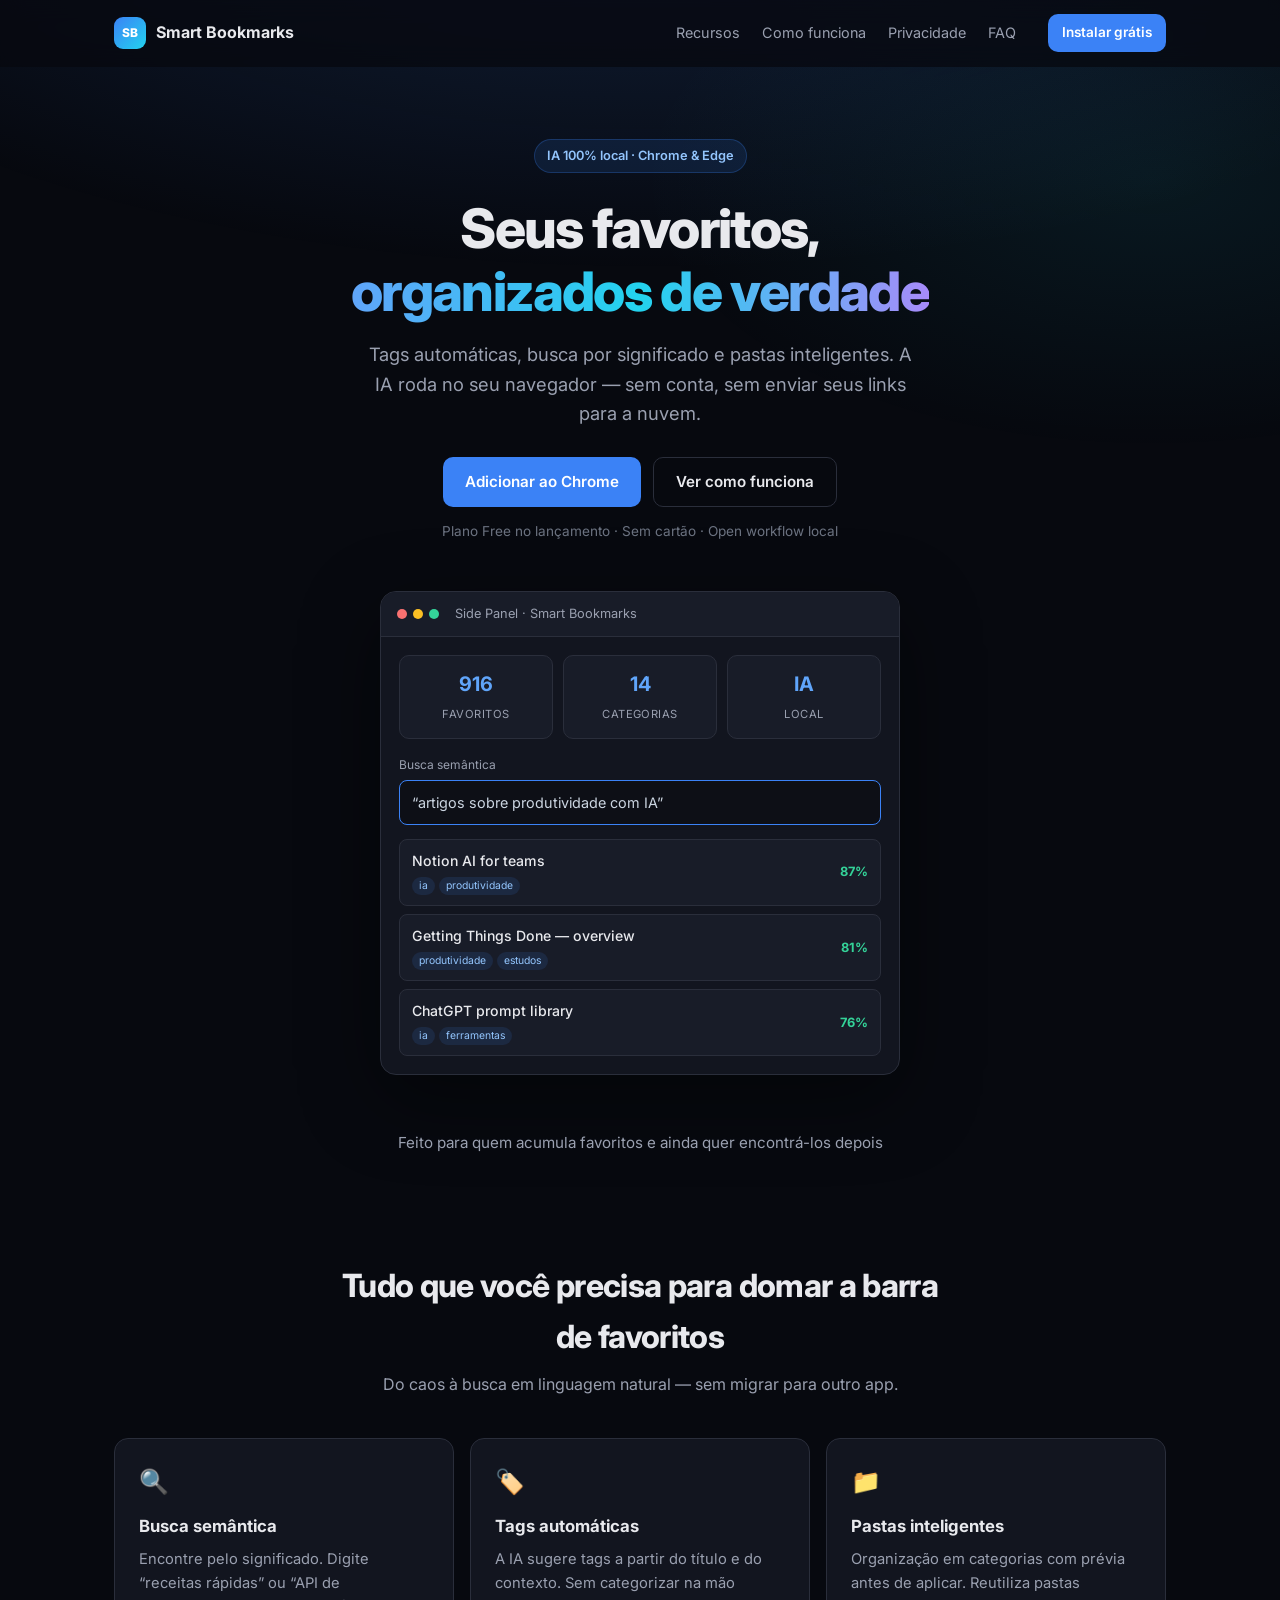
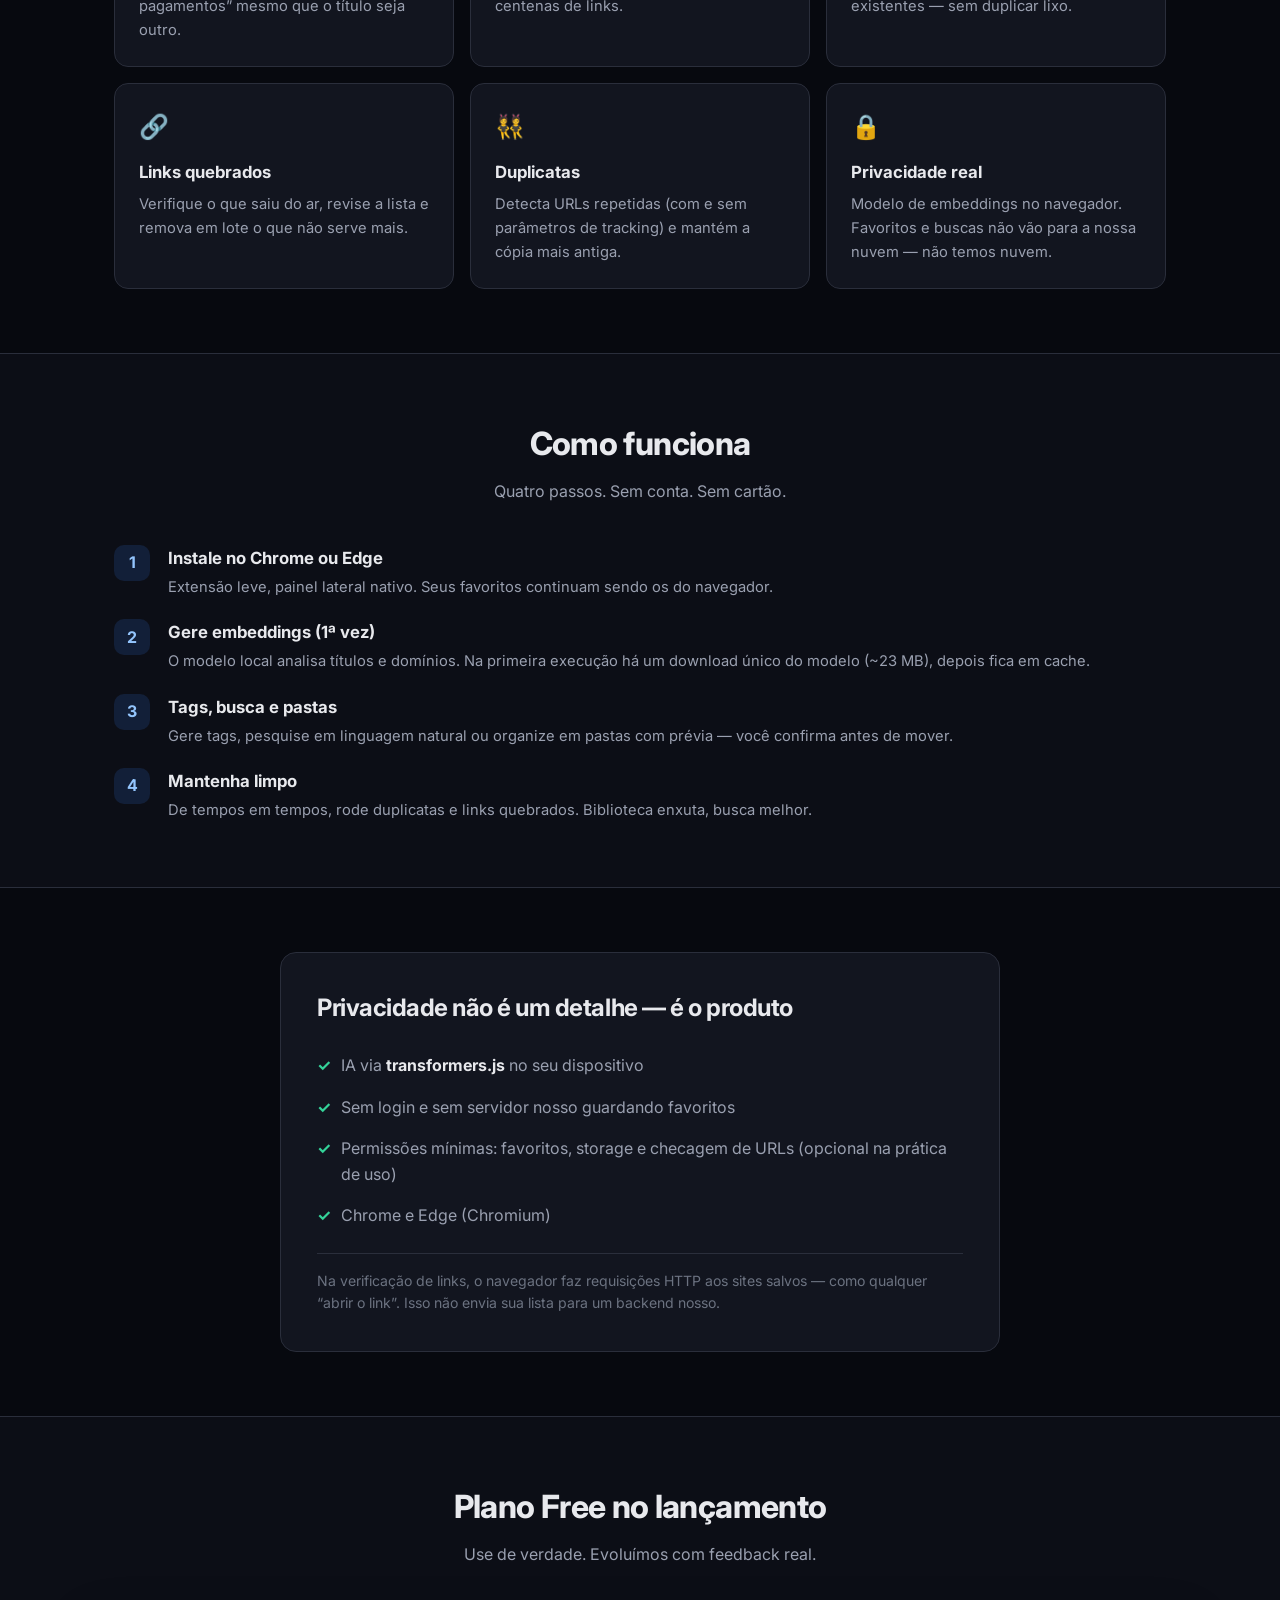
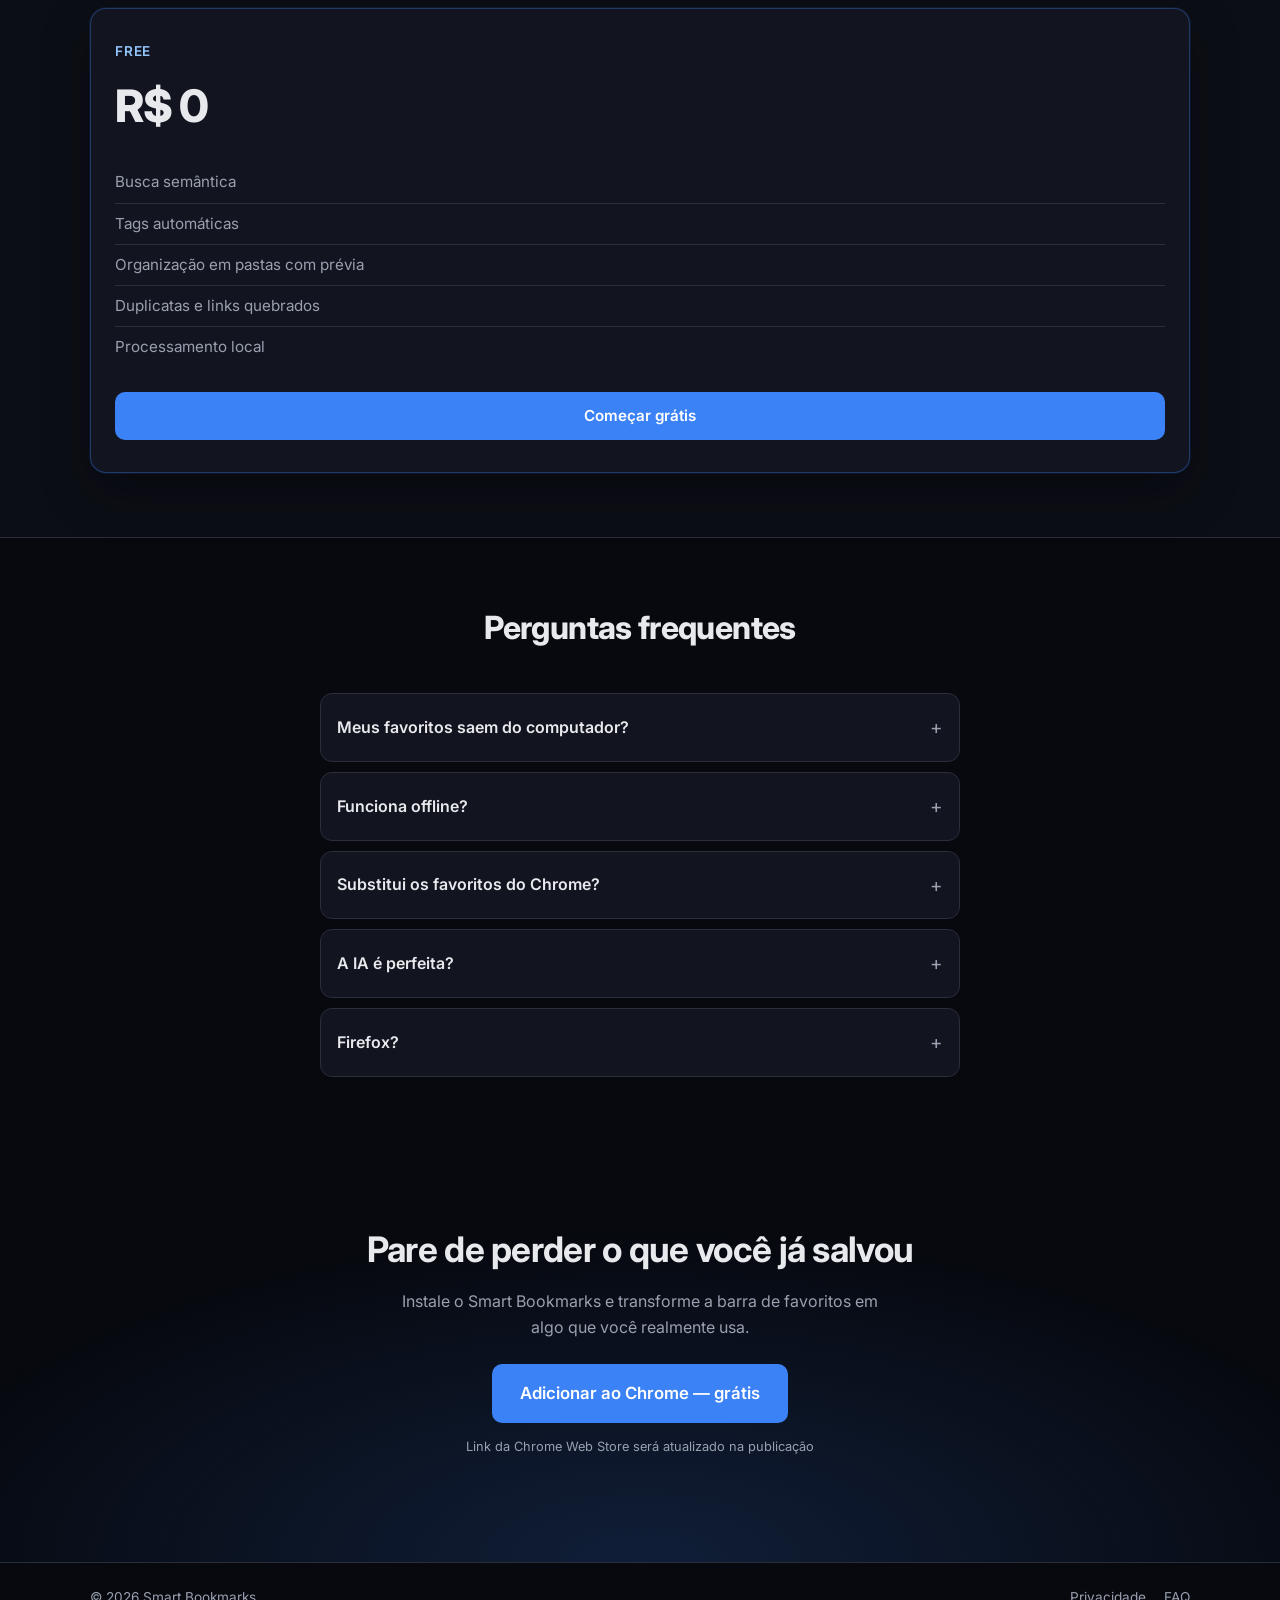
==== index.html @ 008dccae "Add files via upload" ====
<!DOCTYPE html>
<html lang="pt-BR">
<head>
  <meta charset="UTF-8" />
  <meta name="viewport" content="width=device-width, initial-scale=1.0" />
  <title>Smart Bookmarks — Organize favoritos com IA local</title>
  <meta name="description" content="Tags automáticas, busca semântica e organização em pastas. IA roda no seu Chrome — seus favoritos não saem do navegador." />
  <meta property="og:title" content="Smart Bookmarks — IA local para favoritos" />
  <meta property="og:description" content="Organize e encontre favoritos com busca semântica, tags automáticas e pastas inteligentes. 100% no seu navegador." />
  <meta property="og:type" content="website" />
  <link rel="preconnect" href="https://fonts.googleapis.com" />
  <link rel="preconnect" href="https://fonts.gstatic.com" crossorigin />
  <link href="https://fonts.googleapis.com/css2?family=Inter:wght@400;500;600;700;800&display=swap" rel="stylesheet" />
  <link rel="stylesheet" href="styles.css" />
</head>
<body>
  <div class="bg-glow"></div>

  <header class="nav">
    <div class="nav-inner">
      <a class="logo" href="#">
        <span class="logo-mark">SB</span>
        <span class="logo-text">Smart Bookmarks</span>
      </a>
      <nav class="nav-links">
        <a href="#recursos">Recursos</a>
        <a href="#como-funciona">Como funciona</a>
        <a href="privacidade.html">Privacidade</a>
        <a href="#faq">FAQ</a>
      </nav>
      <a class="btn btn-primary btn-sm" href="#instalar">Instalar grátis</a>
    </div>
  </header>

  <main>
    <!-- Hero -->
    <section class="hero">
      <div class="badge">IA 100% local · Chrome &amp; Edge</div>
      <h1>
        Seus favoritos,<br />
        <span class="gradient-text">organizados de verdade</span>
      </h1>
      <p class="hero-sub">
        Tags automáticas, busca por significado e pastas inteligentes.
        A IA roda no seu navegador — sem conta, sem enviar seus links para a nuvem.
      </p>
      <div class="hero-cta">
        <a class="btn btn-primary" href="#instalar">Adicionar ao Chrome</a>
        <a class="btn btn-ghost" href="#como-funciona">Ver como funciona</a>
      </div>
      <p class="hero-note">Plano Free no lançamento · Sem cartão · Open workflow local</p>

      <div class="hero-card">
        <div class="hero-card-header">
          <span class="dot red"></span>
          <span class="dot yellow"></span>
          <span class="dot green"></span>
          <span class="hero-card-title">Side Panel · Smart Bookmarks</span>
        </div>
        <div class="hero-card-body">
          <div class="mock-stats">
            <div><strong>916</strong><span>Favoritos</span></div>
            <div><strong>14</strong><span>Categorias</span></div>
            <div><strong>IA</strong><span>Local</span></div>
          </div>
          <div class="mock-search">
            <span class="mock-search-label">Busca semântica</span>
            <div class="mock-search-box">“artigos sobre produtividade com IA”</div>
          </div>
          <div class="mock-results">
            <div class="mock-row">
              <div>
                <div class="mock-title">Notion AI for teams</div>
                <div class="mock-tags"><span>ia</span><span>produtividade</span></div>
              </div>
              <span class="mock-score">87%</span>
            </div>
            <div class="mock-row">
              <div>
                <div class="mock-title">Getting Things Done — overview</div>
                <div class="mock-tags"><span>produtividade</span><span>estudos</span></div>
              </div>
              <span class="mock-score">81%</span>
            </div>
            <div class="mock-row">
              <div>
                <div class="mock-title">ChatGPT prompt library</div>
                <div class="mock-tags"><span>ia</span><span>ferramentas</span></div>
              </div>
              <span class="mock-score">76%</span>
            </div>
          </div>
        </div>
      </div>
    </section>

    <!-- Logos / trust -->
    <section class="trust">
      <p>Feito para quem acumula favoritos e ainda quer encontrá-los depois</p>
    </section>

    <!-- Features -->
    <section id="recursos" class="section">
      <div class="section-head">
        <h2>Tudo que você precisa para domar a barra de favoritos</h2>
        <p>Do caos à busca em linguagem natural — sem migrar para outro app.</p>
      </div>
      <div class="features-grid">
        <article class="feature">
          <div class="feature-icon">🔍</div>
          <h3>Busca semântica</h3>
          <p>Encontre pelo significado. Digite “receitas rápidas” ou “API de pagamentos” mesmo que o título seja outro.</p>
        </article>
        <article class="feature">
          <div class="feature-icon">🏷️</div>
          <h3>Tags automáticas</h3>
          <p>A IA sugere tags a partir do título e do contexto. Sem categorizar na mão centenas de links.</p>
        </article>
        <article class="feature">
          <div class="feature-icon">📁</div>
          <h3>Pastas inteligentes</h3>
          <p>Organização em categorias com prévia antes de aplicar. Reutiliza pastas existentes — sem duplicar lixo.</p>
        </article>
        <article class="feature">
          <div class="feature-icon">🔗</div>
          <h3>Links quebrados</h3>
          <p>Verifique o que saiu do ar, revise a lista e remova em lote o que não serve mais.</p>
        </article>
        <article class="feature">
          <div class="feature-icon">👯</div>
          <h3>Duplicatas</h3>
          <p>Detecta URLs repetidas (com e sem parâmetros de tracking) e mantém a cópia mais antiga.</p>
        </article>
        <article class="feature">
          <div class="feature-icon">🔒</div>
          <h3>Privacidade real</h3>
          <p>Modelo de embeddings no navegador. Favoritos e buscas não vão para a nossa nuvem — não temos nuvem.</p>
        </article>
      </div>
    </section>

    <!-- How it works -->
    <section id="como-funciona" class="section section-alt">
      <div class="section-head">
        <h2>Como funciona</h2>
        <p>Quatro passos. Sem conta. Sem cartão.</p>
      </div>
      <ol class="steps">
        <li>
          <span class="step-num">1</span>
          <div>
            <h3>Instale no Chrome ou Edge</h3>
            <p>Extensão leve, painel lateral nativo. Seus favoritos continuam sendo os do navegador.</p>
          </div>
        </li>
        <li>
          <span class="step-num">2</span>
          <div>
            <h3>Gere embeddings (1ª vez)</h3>
            <p>O modelo local analisa títulos e domínios. Na primeira execução há um download único do modelo (~23&nbsp;MB), depois fica em cache.</p>
          </div>
        </li>
        <li>
          <span class="step-num">3</span>
          <div>
            <h3>Tags, busca e pastas</h3>
            <p>Gere tags, pesquise em linguagem natural ou organize em pastas com prévia — você confirma antes de mover.</p>
          </div>
        </li>
        <li>
          <span class="step-num">4</span>
          <div>
            <h3>Mantenha limpo</h3>
            <p>De tempos em tempos, rode duplicatas e links quebrados. Biblioteca enxuta, busca melhor.</p>
          </div>
        </li>
      </ol>
    </section>

    <!-- Privacy -->
    <section id="privacidade" class="section">
      <div class="privacy-box">
        <h2>Privacidade não é um detalhe — é o produto</h2>
        <ul>
          <li>IA via <strong>transformers.js</strong> no seu dispositivo</li>
          <li>Sem login e sem servidor nosso guardando favoritos</li>
          <li>Permissões mínimas: favoritos, storage e checagem de URLs (opcional na prática de uso)</li>
          <li>Chrome e Edge (Chromium)</li>
        </ul>
        <p class="privacy-note">
          Na verificação de links, o navegador faz requisições HTTP aos sites salvos — como qualquer “abrir o link”.
          Isso não envia sua lista para um backend nosso.
        </p>
      </div>
    </section>

    <!-- Free plan -->
    <section class="section section-alt">
      <div class="section-head">
        <h2>Plano Free no lançamento</h2>
        <p>Use de verdade. Evoluímos com feedback real.</p>
      </div>
      <div class="price-card">
        <div class="price-label">Free</div>
        <div class="price-value">R$ 0</div>
        <ul class="price-list">
          <li>Busca semântica</li>
          <li>Tags automáticas</li>
          <li>Organização em pastas com prévia</li>
          <li>Duplicatas e links quebrados</li>
          <li>Processamento local</li>
        </ul>
        <a class="btn btn-primary btn-block" href="#instalar">Começar grátis</a>
      </div>
    </section>

    <!-- FAQ -->
    <section id="faq" class="section">
      <div class="section-head">
        <h2>Perguntas frequentes</h2>
      </div>
      <div class="faq">
        <details>
          <summary>Meus favoritos saem do computador?</summary>
          <p>Não enviamos sua lista para nossos servidores. A análise (embeddings, tags, busca) roda localmente no navegador.</p>
        </details>
        <details>
          <summary>Funciona offline?</summary>
          <p>Depois que o modelo foi baixado e está em cache, busca e organização podem funcionar offline. A verificação de links precisa de rede.</p>
        </details>
        <details>
          <summary>Substitui os favoritos do Chrome?</summary>
          <p>Não. Trabalha em cima dos favoritos nativos. Pastas criadas aparecem no gerenciador do Chrome.</p>
        </details>
        <details>
          <summary>A IA é perfeita?</summary>
          <p>Não. Títulos genéricos (“Login”, “Home”) limitam a qualidade. Quanto melhor o título, melhor a tag e a busca.</p>
        </details>
        <details>
          <summary>Firefox?</summary>
          <p>A versão atual é otimizada para Chrome e Edge. Firefox exige adaptações (side panel diferente).</p>
        </details>
      </div>
    </section>

    <!-- Install CTA -->
    <section id="instalar" class="cta-final">
      <h2>Pare de perder o que você já salvou</h2>
      <p>Instale o Smart Bookmarks e transforme a barra de favoritos em algo que você realmente usa.</p>
      <a class="btn btn-primary btn-lg" href="https://chromewebstore.google.com/" rel="noopener">
        <!-- Trocar pelo link real da Web Store quando publicar -->
        Adicionar ao Chrome — grátis
      </a>
      <p class="cta-note">Link da Chrome Web Store será atualizado na publicação</p>
    </section>
  </main>

  <footer class="footer">
    <div class="footer-inner">
      <span>© 2026 Smart Bookmarks</span>
      <div class="footer-links">
        <a href="privacidade.html">Privacidade</a>
        <a href="#faq">FAQ</a>
      </div>
    </div>
  </footer>
</body>
</html>
---- styles.css ----
*,
*::before,
*::after {
  box-sizing: border-box;
  margin: 0;
  padding: 0;
}

:root {
  --bg: #07090f;
  --bg-card: #12151f;
  --bg-elevated: #181c28;
  --border: #2a2e3b;
  --text: #e8e9ed;
  --muted: #9aa0b0;
  --blue: #3b82f6;
  --blue-dim: #2563eb;
  --cyan: #22d3ee;
  --radius: 14px;
  --font: "Inter", system-ui, -apple-system, sans-serif;
}

html {
  scroll-behavior: smooth;
}

body {
  font-family: var(--font);
  background: var(--bg);
  color: var(--text);
  line-height: 1.6;
  min-height: 100vh;
  overflow-x: hidden;
}

.bg-glow {
  position: fixed;
  inset: 0;
  background:
    radial-gradient(ellipse 80% 50% at 50% -20%, rgba(59, 130, 246, 0.22), transparent),
    radial-gradient(ellipse 40% 30% at 90% 20%, rgba(34, 211, 238, 0.08), transparent);
  pointer-events: none;
  z-index: 0;
}

a {
  color: inherit;
  text-decoration: none;
}

/* Nav */
.nav {
  position: sticky;
  top: 0;
  z-index: 50;
  backdrop-filter: blur(12px);
  background: rgba(7, 9, 15, 0.75);
  border-bottom: 1px solid transparent;
}

.nav-inner {
  max-width: 1100px;
  margin: 0 auto;
  padding: 14px 24px;
  display: flex;
  align-items: center;
  gap: 24px;
}

.logo {
  display: flex;
  align-items: center;
  gap: 10px;
  font-weight: 700;
}

.logo-mark {
  width: 32px;
  height: 32px;
  border-radius: 9px;
  background: linear-gradient(135deg, var(--blue), var(--cyan));
  display: grid;
  place-items: center;
  font-size: 0.75rem;
  font-weight: 800;
  color: #fff;
}

.nav-links {
  display: flex;
  gap: 22px;
  margin-left: auto;
  font-size: 0.9rem;
  color: var(--muted);
}

.nav-links a:hover {
  color: var(--text);
}

.nav-inner > .btn {
  margin-left: 8px;
}

/* Buttons */
.btn {
  display: inline-flex;
  align-items: center;
  justify-content: center;
  padding: 12px 22px;
  border-radius: 10px;
  font-weight: 600;
  font-size: 0.95rem;
  border: none;
  cursor: pointer;
  transition: transform 0.15s ease, background 0.15s ease, border-color 0.15s ease;
}

.btn:hover {
  transform: translateY(-1px);
}

.btn-primary {
  background: var(--blue);
  color: #fff;
}

.btn-primary:hover {
  background: var(--blue-dim);
}

.btn-ghost {
  background: transparent;
  border: 1px solid var(--border);
  color: var(--text);
}

.btn-ghost:hover {
  border-color: #4b5568;
  background: rgba(255, 255, 255, 0.03);
}

.btn-sm {
  padding: 8px 14px;
  font-size: 0.85rem;
}

.btn-lg {
  padding: 16px 28px;
  font-size: 1.05rem;
}

.btn-block {
  width: 100%;
}

/* Hero */
.hero {
  position: relative;
  z-index: 1;
  max-width: 900px;
  margin: 0 auto;
  padding: 72px 24px 48px;
  text-align: center;
}

.badge {
  display: inline-block;
  font-size: 0.8rem;
  font-weight: 600;
  color: #93c5fd;
  background: rgba(59, 130, 246, 0.12);
  border: 1px solid rgba(59, 130, 246, 0.25);
  padding: 6px 12px;
  border-radius: 999px;
  margin-bottom: 24px;
}

.hero h1 {
  font-size: clamp(2.2rem, 5vw, 3.4rem);
  font-weight: 800;
  line-height: 1.15;
  letter-spacing: -0.03em;
  margin-bottom: 18px;
}

.gradient-text {
  background: linear-gradient(90deg, #60a5fa, #22d3ee, #a78bfa);
  -webkit-background-clip: text;
  background-clip: text;
  color: transparent;
}

.hero-sub {
  font-size: 1.15rem;
  color: var(--muted);
  max-width: 560px;
  margin: 0 auto 28px;
}

.hero-cta {
  display: flex;
  flex-wrap: wrap;
  gap: 12px;
  justify-content: center;
  margin-bottom: 14px;
}

.hero-note {
  font-size: 0.85rem;
  color: #6b7280;
  margin-bottom: 48px;
}

/* Mock UI card */
.hero-card {
  text-align: left;
  background: var(--bg-card);
  border: 1px solid var(--border);
  border-radius: 16px;
  overflow: hidden;
  box-shadow: 0 24px 80px rgba(0, 0, 0, 0.45);
  max-width: 520px;
  margin: 0 auto;
}

.hero-card-header {
  display: flex;
  align-items: center;
  gap: 6px;
  padding: 12px 16px;
  background: var(--bg-elevated);
  border-bottom: 1px solid var(--border);
}

.dot {
  width: 10px;
  height: 10px;
  border-radius: 50%;
}
.dot.red { background: #f87171; }
.dot.yellow { background: #fbbf24; }
.dot.green { background: #34d399; }

.hero-card-title {
  margin-left: 10px;
  font-size: 0.8rem;
  color: var(--muted);
}

.hero-card-body {
  padding: 18px;
}

.mock-stats {
  display: grid;
  grid-template-columns: repeat(3, 1fr);
  gap: 10px;
  margin-bottom: 16px;
}

.mock-stats div {
  background: var(--bg-elevated);
  border-radius: 10px;
  padding: 12px;
  text-align: center;
  border: 1px solid var(--border);
}

.mock-stats strong {
  display: block;
  font-size: 1.25rem;
  color: #60a5fa;
}

.mock-stats span {
  font-size: 0.7rem;
  color: var(--muted);
  text-transform: uppercase;
  letter-spacing: 0.04em;
}

.mock-search-label {
  font-size: 0.75rem;
  color: var(--muted);
  display: block;
  margin-bottom: 6px;
}

.mock-search-box {
  background: #0d0f16;
  border: 1px solid #3b82f6;
  border-radius: 8px;
  padding: 10px 12px;
  font-size: 0.9rem;
  color: #cbd5e1;
  margin-bottom: 14px;
}

.mock-results {
  display: flex;
  flex-direction: column;
  gap: 8px;
}

.mock-row {
  display: flex;
  justify-content: space-between;
  align-items: center;
  gap: 12px;
  padding: 10px 12px;
  background: var(--bg-elevated);
  border-radius: 8px;
  border: 1px solid var(--border);
}

.mock-title {
  font-size: 0.88rem;
  font-weight: 500;
  margin-bottom: 4px;
}

.mock-tags {
  display: flex;
  gap: 4px;
  flex-wrap: wrap;
}

.mock-tags span {
  font-size: 0.65rem;
  color: #93c5fd;
  background: rgba(59, 130, 246, 0.12);
  padding: 1px 7px;
  border-radius: 999px;
}

.mock-score {
  font-size: 0.8rem;
  font-weight: 700;
  color: #34d399;
  flex-shrink: 0;
}

/* Trust */
.trust {
  position: relative;
  z-index: 1;
  text-align: center;
  padding: 8px 24px 40px;
  color: var(--muted);
  font-size: 0.95rem;
}

/* Sections */
.section {
  position: relative;
  z-index: 1;
  max-width: 1100px;
  margin: 0 auto;
  padding: 64px 24px;
}

.section-alt {
  max-width: 100%;
  background: rgba(18, 21, 31, 0.5);
  border-top: 1px solid var(--border);
  border-bottom: 1px solid var(--border);
}

.section-alt .section-head,
.section-alt .steps,
.section-alt .price-card {
  max-width: 1100px;
  margin-left: auto;
  margin-right: auto;
}

.section-alt .steps,
.section-alt .price-card {
  padding-left: 24px;
  padding-right: 24px;
}

.section-head {
  text-align: center;
  max-width: 600px;
  margin: 0 auto 40px;
}

.section-head h2 {
  font-size: clamp(1.6rem, 3vw, 2rem);
  font-weight: 750;
  letter-spacing: -0.02em;
  margin-bottom: 10px;
}

.section-head p {
  color: var(--muted);
}

/* Features */
.features-grid {
  display: grid;
  grid-template-columns: repeat(auto-fit, minmax(280px, 1fr));
  gap: 16px;
}

.feature {
  background: var(--bg-card);
  border: 1px solid var(--border);
  border-radius: var(--radius);
  padding: 24px;
  transition: border-color 0.2s ease;
}

.feature:hover {
  border-color: #3f4658;
}

.feature-icon {
  font-size: 1.5rem;
  margin-bottom: 12px;
}

.feature h3 {
  font-size: 1.05rem;
  margin-bottom: 8px;
}

.feature p {
  font-size: 0.92rem;
  color: var(--muted);
}

/* Steps */
.steps {
  list-style: none;
  display: flex;
  flex-direction: column;
  gap: 20px;
  max-width: 640px;
  margin: 0 auto;
}

.steps li {
  display: flex;
  gap: 18px;
  align-items: flex-start;
}

.step-num {
  flex-shrink: 0;
  width: 36px;
  height: 36px;
  border-radius: 10px;
  background: rgba(59, 130, 246, 0.15);
  color: #93c5fd;
  font-weight: 700;
  display: grid;
  place-items: center;
}

.steps h3 {
  font-size: 1.05rem;
  margin-bottom: 4px;
}

.steps p {
  color: var(--muted);
  font-size: 0.92rem;
}

/* Privacy */
.privacy-box {
  background: var(--bg-card);
  border: 1px solid var(--border);
  border-radius: 16px;
  padding: 36px;
  max-width: 720px;
  margin: 0 auto;
}

.privacy-box h2 {
  font-size: 1.5rem;
  margin-bottom: 18px;
  letter-spacing: -0.02em;
}

.privacy-box ul {
  list-style: none;
  margin-bottom: 16px;
}

.privacy-box li {
  padding: 8px 0;
  padding-left: 24px;
  position: relative;
  color: var(--muted);
}

.privacy-box li::before {
  content: "✓";
  position: absolute;
  left: 0;
  color: #34d399;
  font-weight: 700;
}

.privacy-box li strong {
  color: var(--text);
}

.privacy-note {
  font-size: 0.88rem;
  color: #6b7280;
  border-top: 1px solid var(--border);
  padding-top: 16px;
}

/* Pricing */
.price-card {
  max-width: 380px;
  margin: 0 auto;
  background: var(--bg-card);
  border: 1px solid rgba(59, 130, 246, 0.35);
  border-radius: 16px;
  padding: 32px;
  box-shadow: 0 0 0 1px rgba(59, 130, 246, 0.1), 0 20px 50px rgba(0, 0, 0, 0.3);
}

.price-label {
  font-size: 0.85rem;
  font-weight: 600;
  color: #93c5fd;
  text-transform: uppercase;
  letter-spacing: 0.06em;
}

.price-value {
  font-size: 2.8rem;
  font-weight: 800;
  margin: 8px 0 20px;
  letter-spacing: -0.03em;
}

.price-list {
  list-style: none;
  margin-bottom: 24px;
}

.price-list li {
  padding: 8px 0;
  font-size: 0.95rem;
  color: var(--muted);
  border-bottom: 1px solid var(--border);
}

.price-list li:last-child {
  border-bottom: none;
}

/* FAQ */
.faq {
  max-width: 640px;
  margin: 0 auto;
  display: flex;
  flex-direction: column;
  gap: 10px;
}

.faq details {
  background: var(--bg-card);
  border: 1px solid var(--border);
  border-radius: 12px;
  padding: 4px 16px;
}

.faq summary {
  cursor: pointer;
  padding: 14px 0;
  font-weight: 600;
  list-style: none;
  display: flex;
  justify-content: space-between;
  align-items: center;
}

.faq summary::-webkit-details-marker {
  display: none;
}

.faq summary::after {
  content: "+";
  color: var(--muted);
  font-size: 1.2rem;
  font-weight: 400;
}

.faq details[open] summary::after {
  content: "−";
}

.faq details p {
  padding-bottom: 14px;
  color: var(--muted);
  font-size: 0.95rem;
}

/* Final CTA */
.cta-final {
  position: relative;
  z-index: 1;
  text-align: center;
  padding: 80px 24px;
  background:
    radial-gradient(ellipse 60% 80% at 50% 100%, rgba(59, 130, 246, 0.18), transparent);
}

.cta-final h2 {
  font-size: clamp(1.6rem, 3vw, 2.2rem);
  margin-bottom: 12px;
  letter-spacing: -0.02em;
}

.cta-final > p {
  color: var(--muted);
  margin-bottom: 24px;
  max-width: 480px;
  margin-left: auto;
  margin-right: auto;
}

.cta-note {
  margin-top: 14px;
  font-size: 0.8rem;
  color: #6b7280;
}

/* Footer */
.footer {
  position: relative;
  z-index: 1;
  border-top: 1px solid var(--border);
  padding: 24px;
}

.footer-inner {
  max-width: 1100px;
  margin: 0 auto;
  display: flex;
  justify-content: space-between;
  align-items: center;
  font-size: 0.85rem;
  color: var(--muted);
}

.footer-links {
  display: flex;
  gap: 18px;
}

.footer-links a:hover {
  color: var(--text);
}

/* Responsive */
@media (max-width: 768px) {
  .nav-links {
    display: none;
  }

  .hero {
    padding-top: 48px;
  }

  .mock-stats {
    grid-template-columns: 1fr;
  }
}
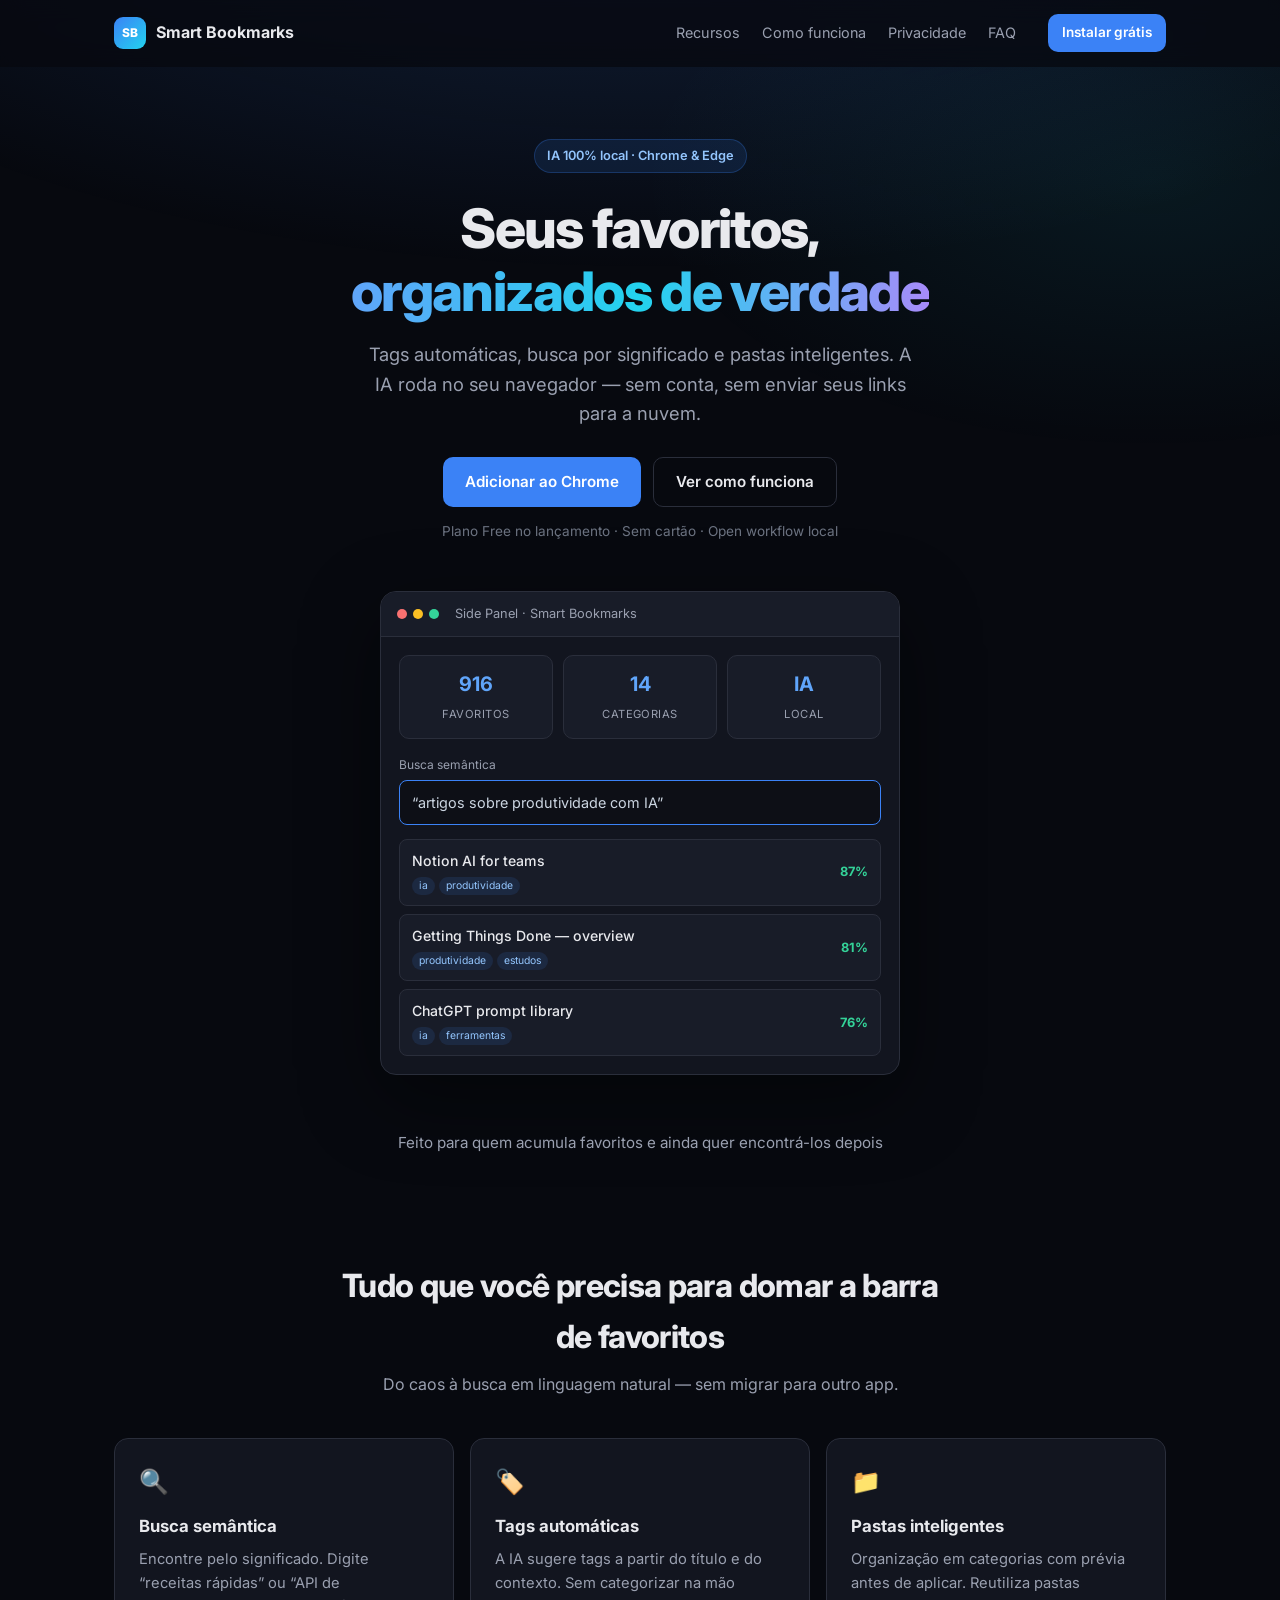
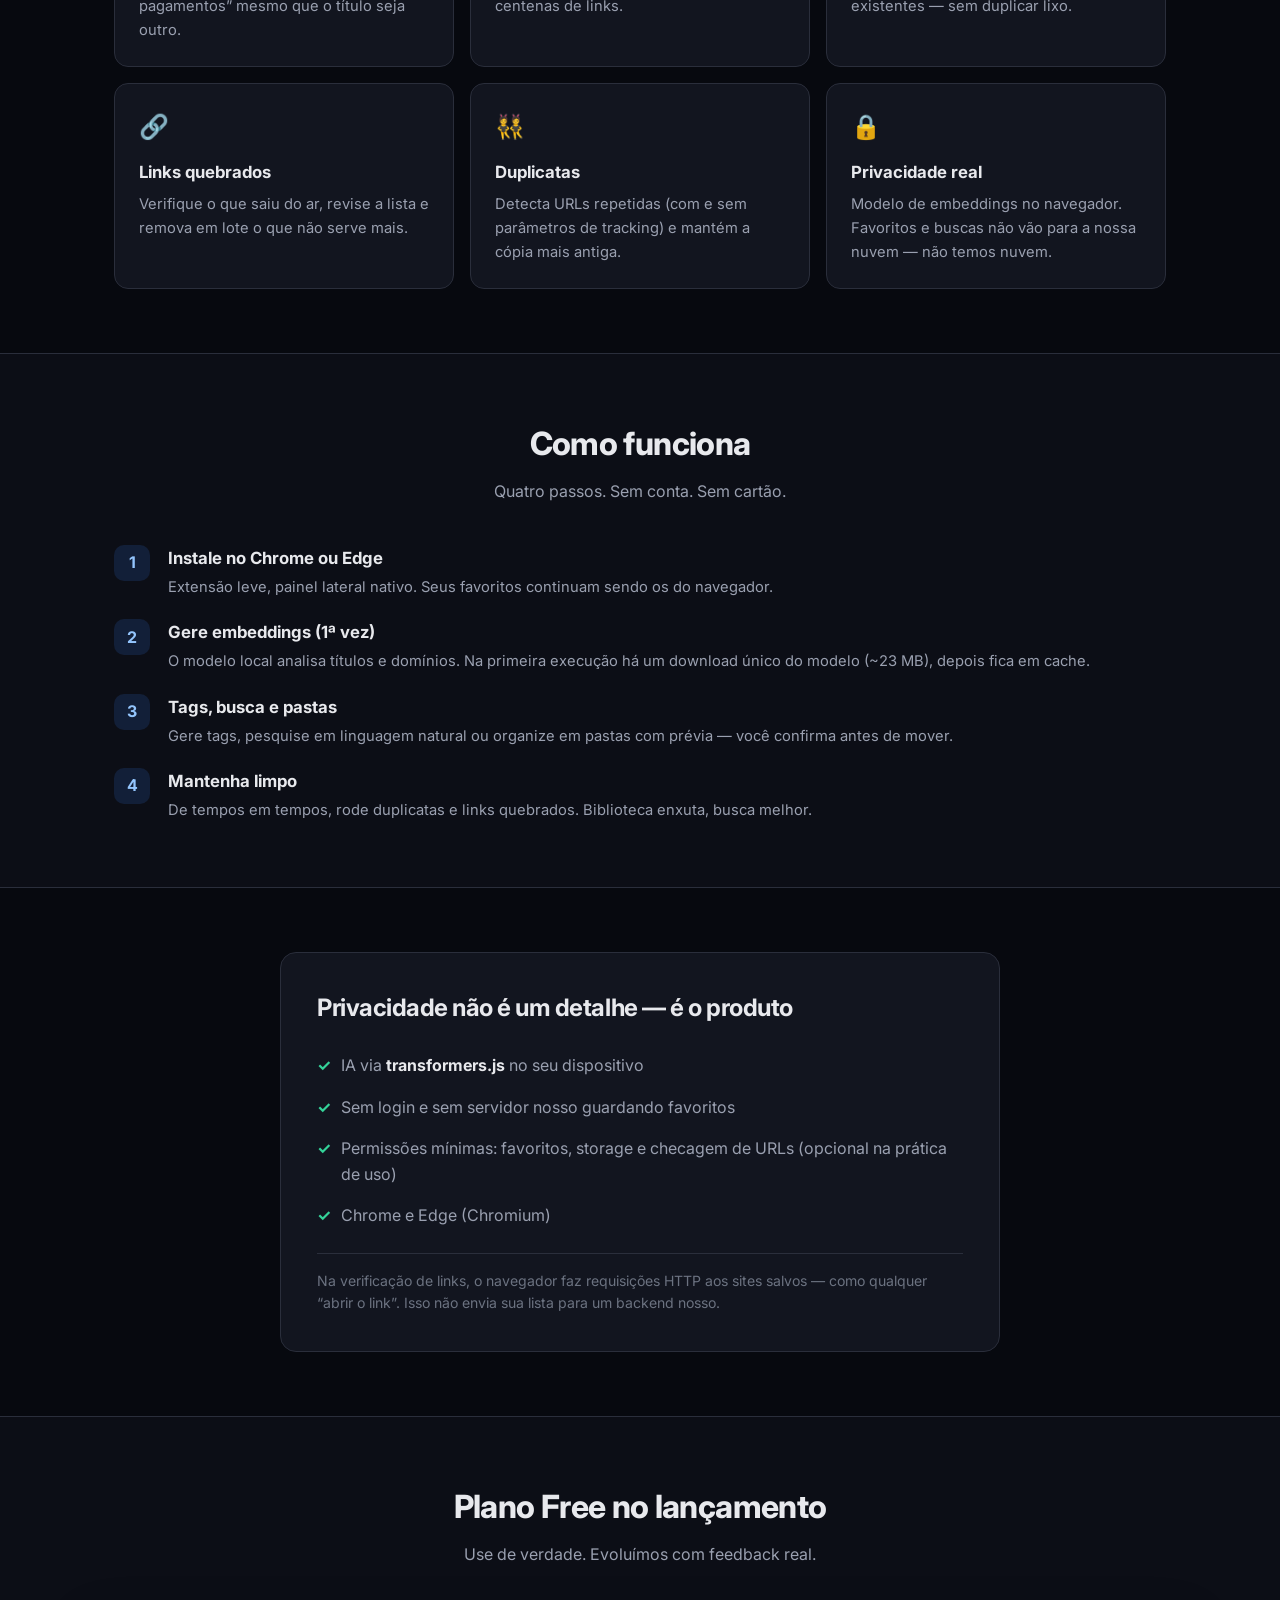
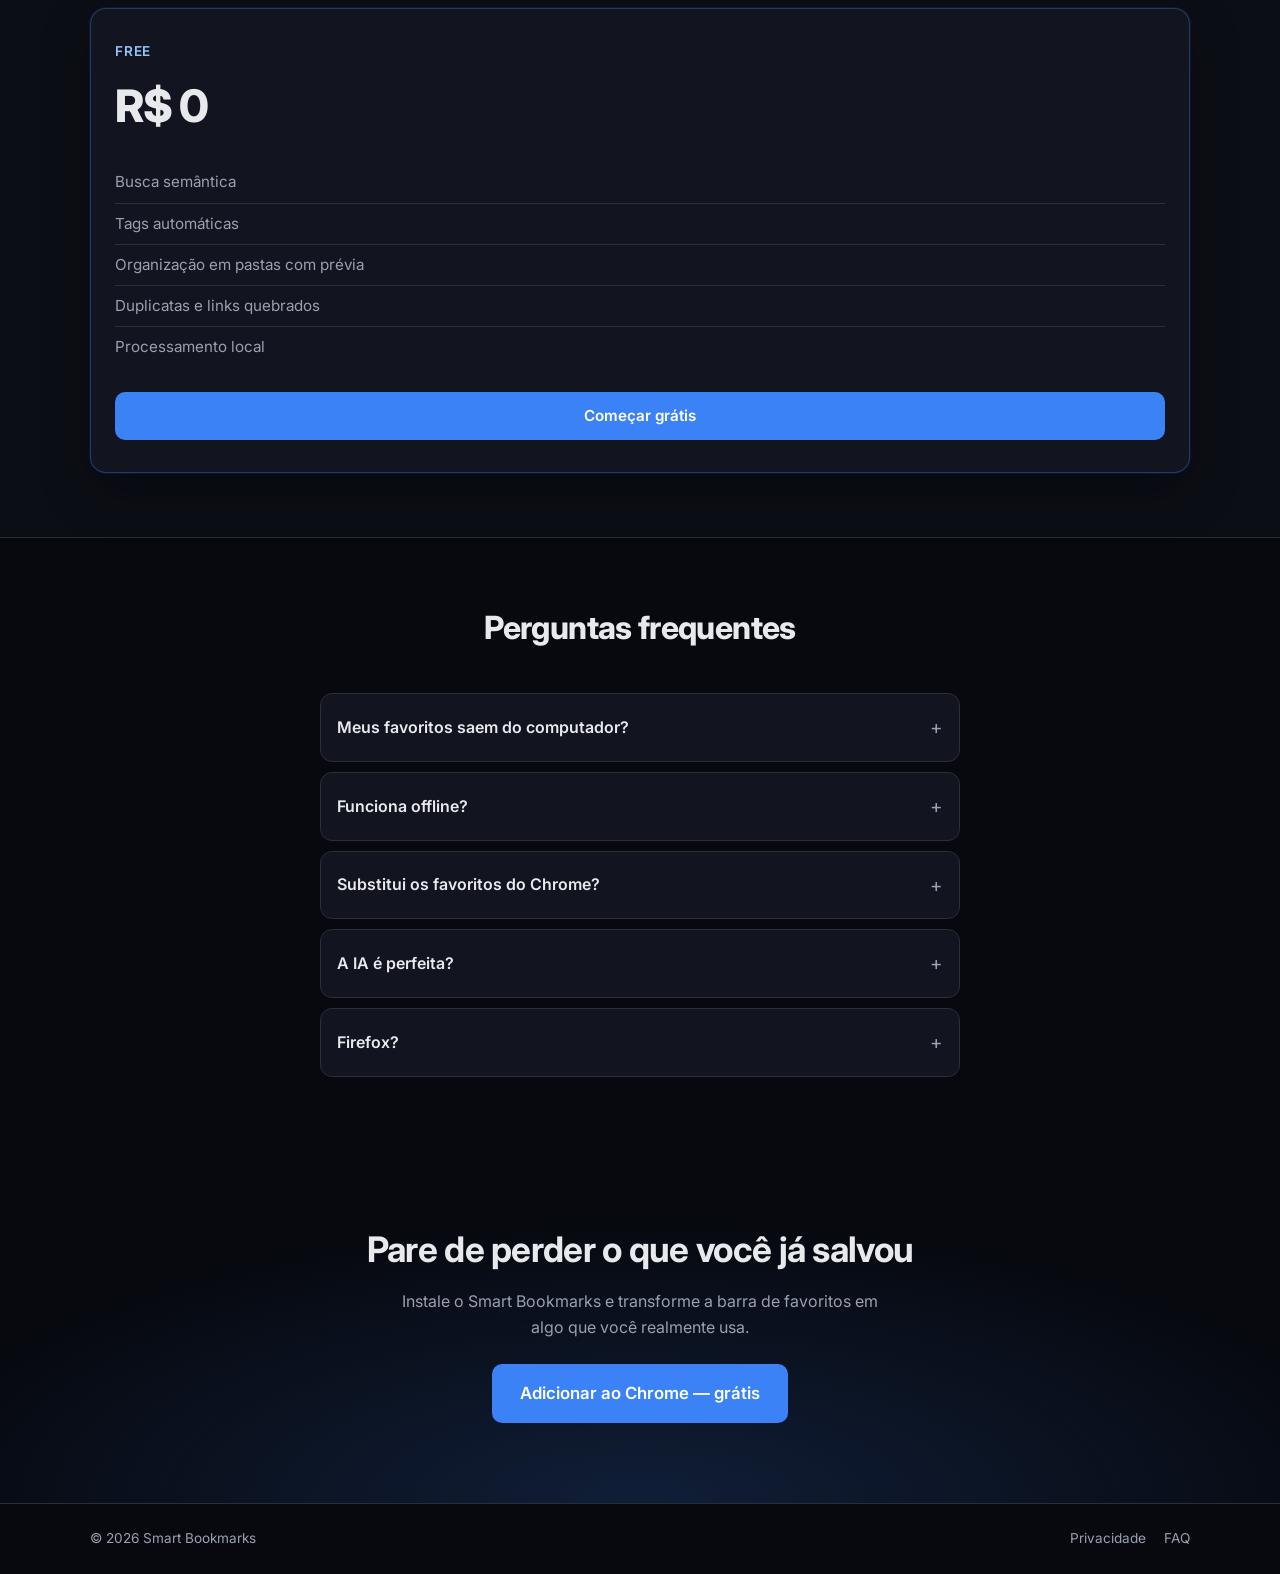
==== commit 9e46dfa4: "Remove cta-note paragraph from index.html Removed note about updating the Chrome Web Store link." ====
--- a/index.html
+++ b/index.html
@@ -2,6 +2,7 @@
 <html lang="pt-BR">
 <head>
   <meta charset="UTF-8" />
+  <meta name="google-site-verification" content="FWnqiq0FQSiOLzGS7ZSuO_oTZLE2ewRWxNnmql2hehU" />
   <meta name="viewport" content="width=device-width, initial-scale=1.0" />
   <title>Smart Bookmarks — Organize favoritos com IA local</title>
   <meta name="description" content="Tags automáticas, busca semântica e organização em pastas. IA roda no seu Chrome — seus favoritos não saem do navegador." />
@@ -247,11 +248,10 @@
     <section id="instalar" class="cta-final">
       <h2>Pare de perder o que você já salvou</h2>
       <p>Instale o Smart Bookmarks e transforme a barra de favoritos em algo que você realmente usa.</p>
-      <a class="btn btn-primary btn-lg" href="https://chromewebstore.google.com/" rel="noopener">
+      <a class="btn btn-primary btn-lg" href="https://chromewebstore.google.com/detail/ibolnehiifjedclgkihbahmmoanbmmaf?utm_source=item-share-cb">
         <!-- Trocar pelo link real da Web Store quando publicar -->
         Adicionar ao Chrome — grátis
       </a>
-      <p class="cta-note">Link da Chrome Web Store será atualizado na publicação</p>
     </section>
   </main>
 
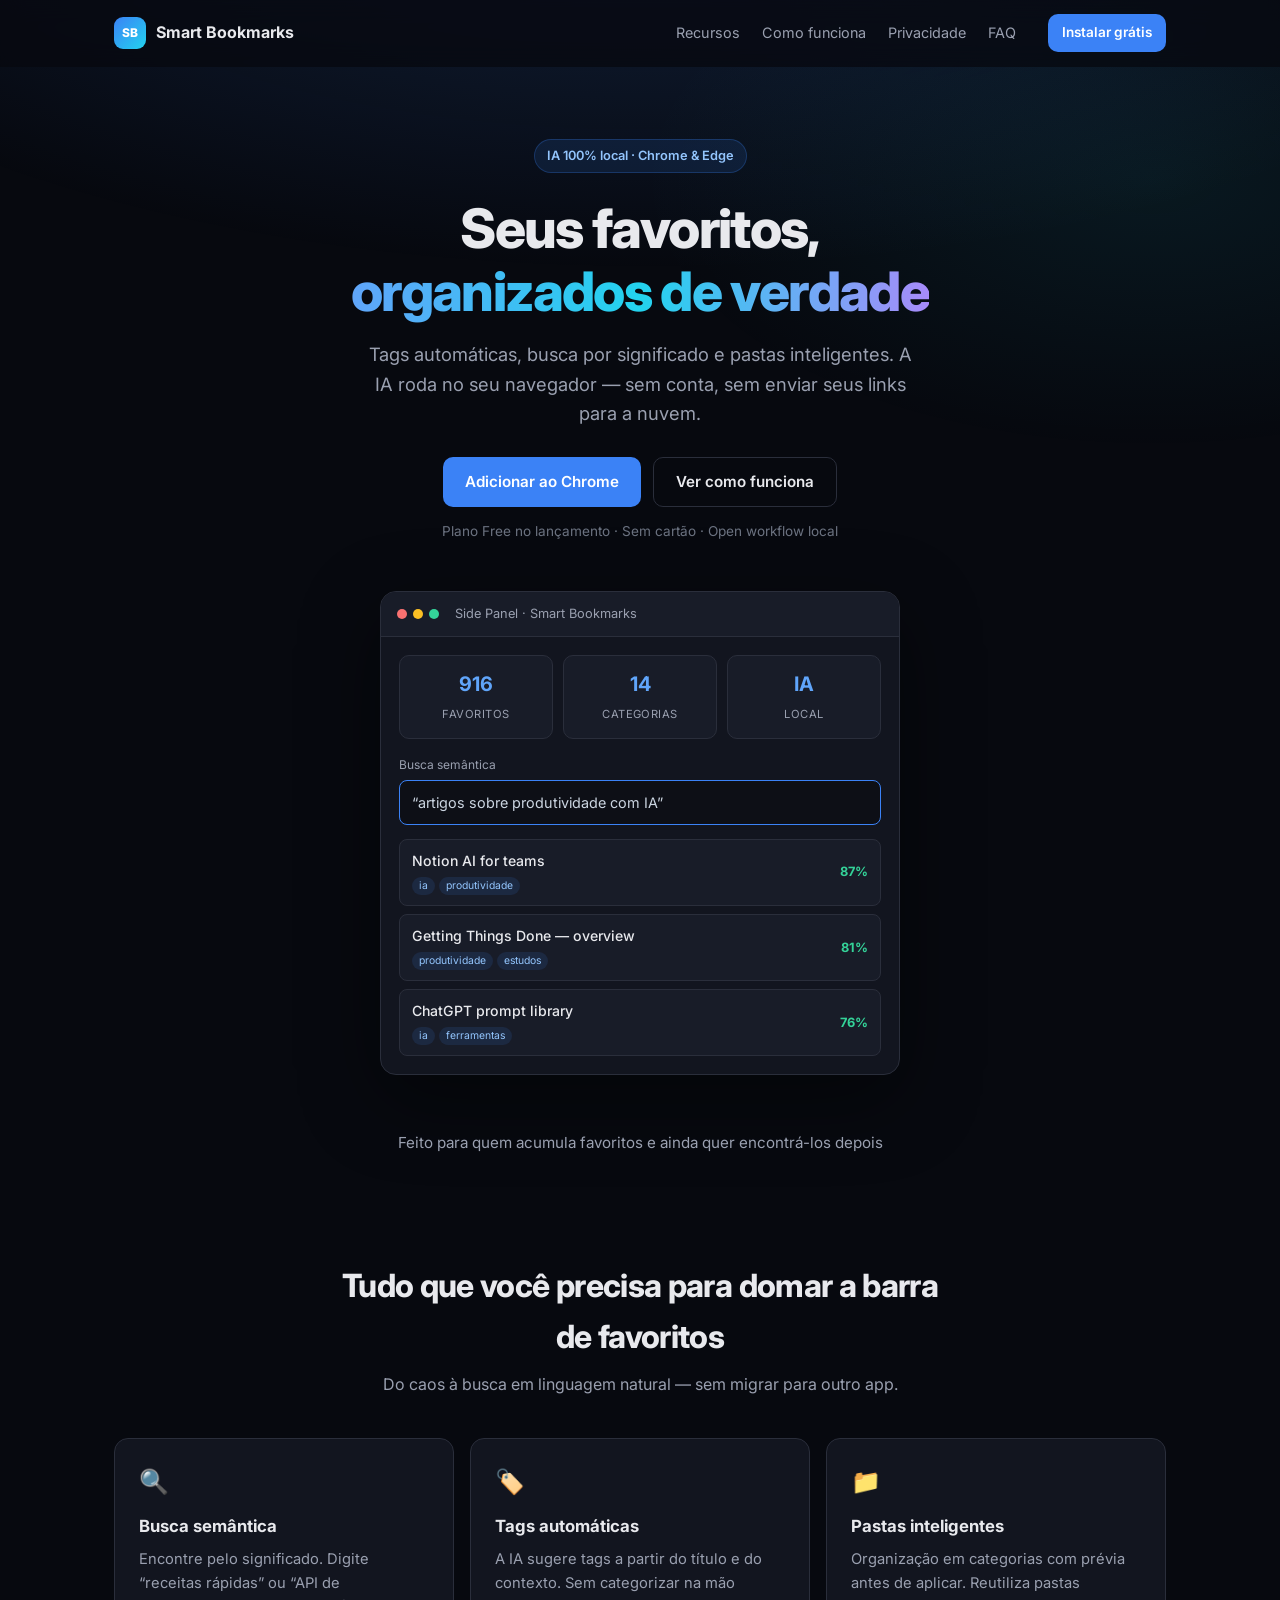
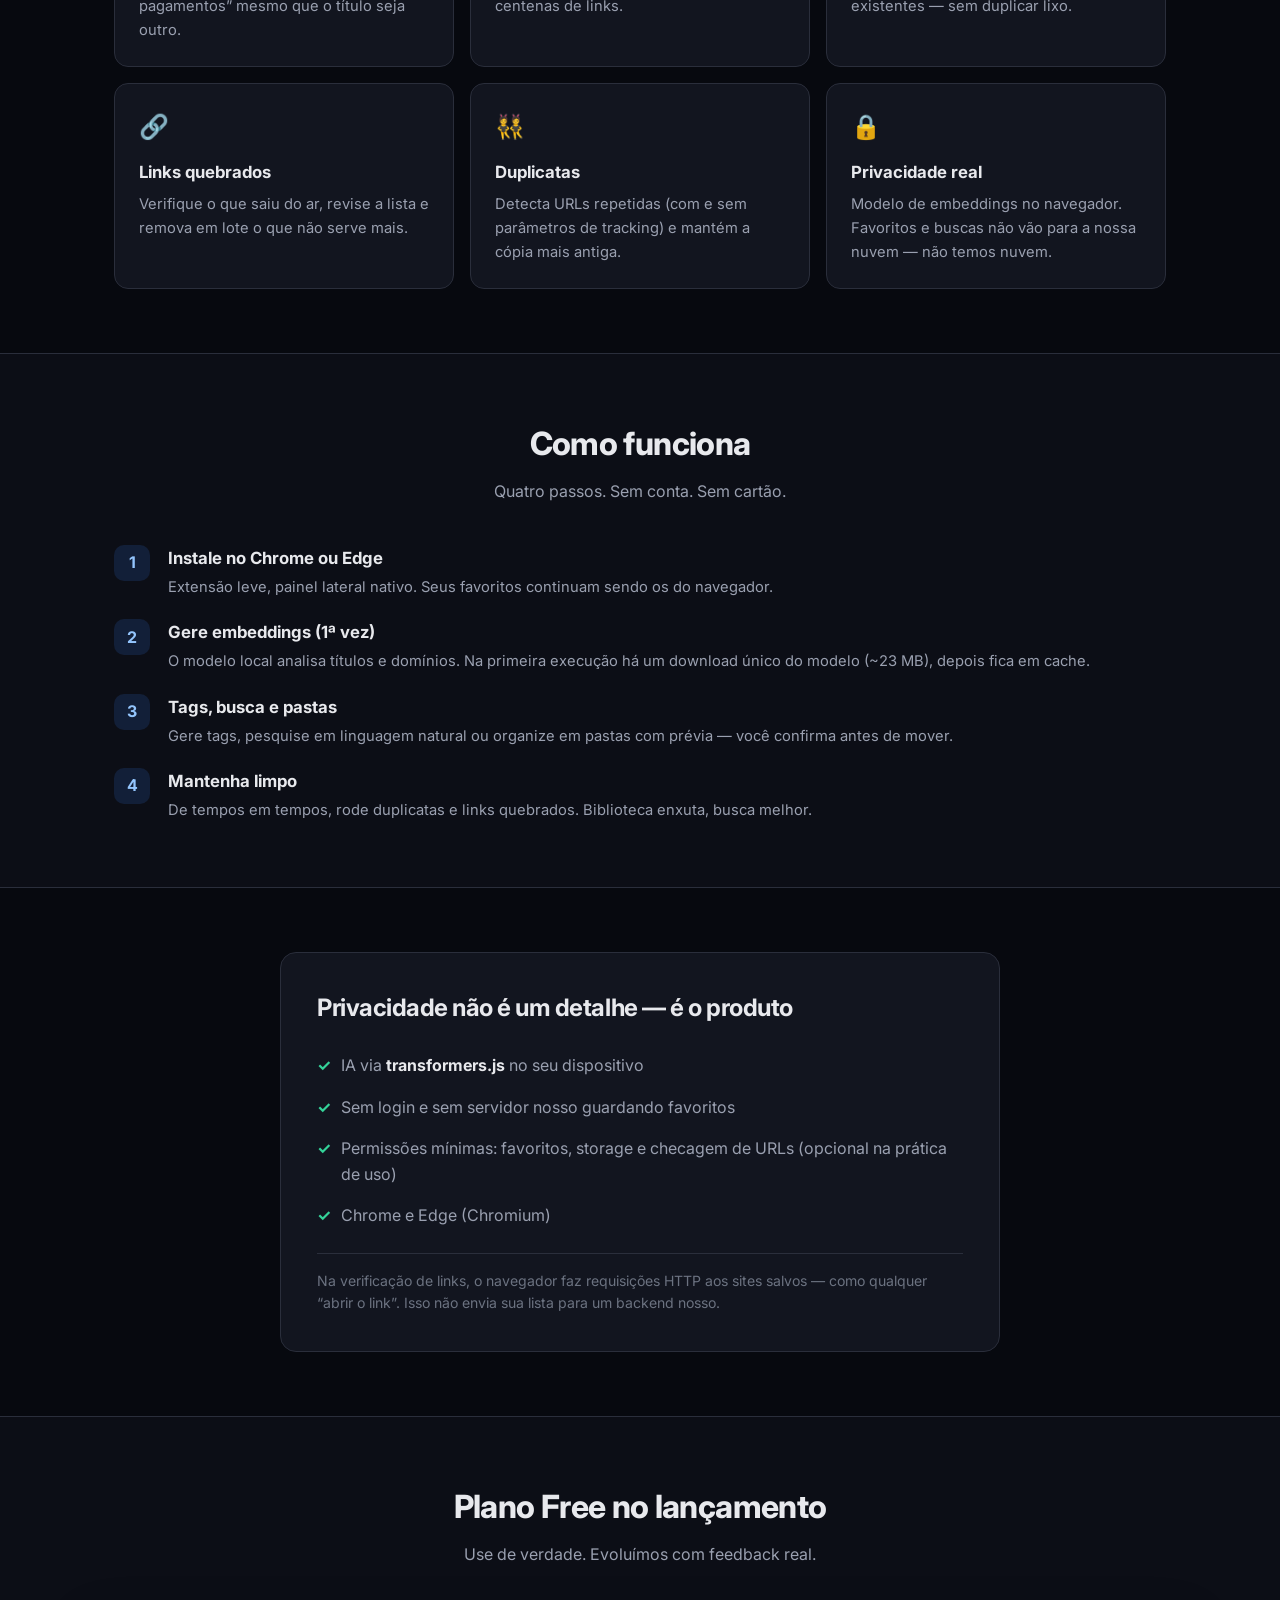
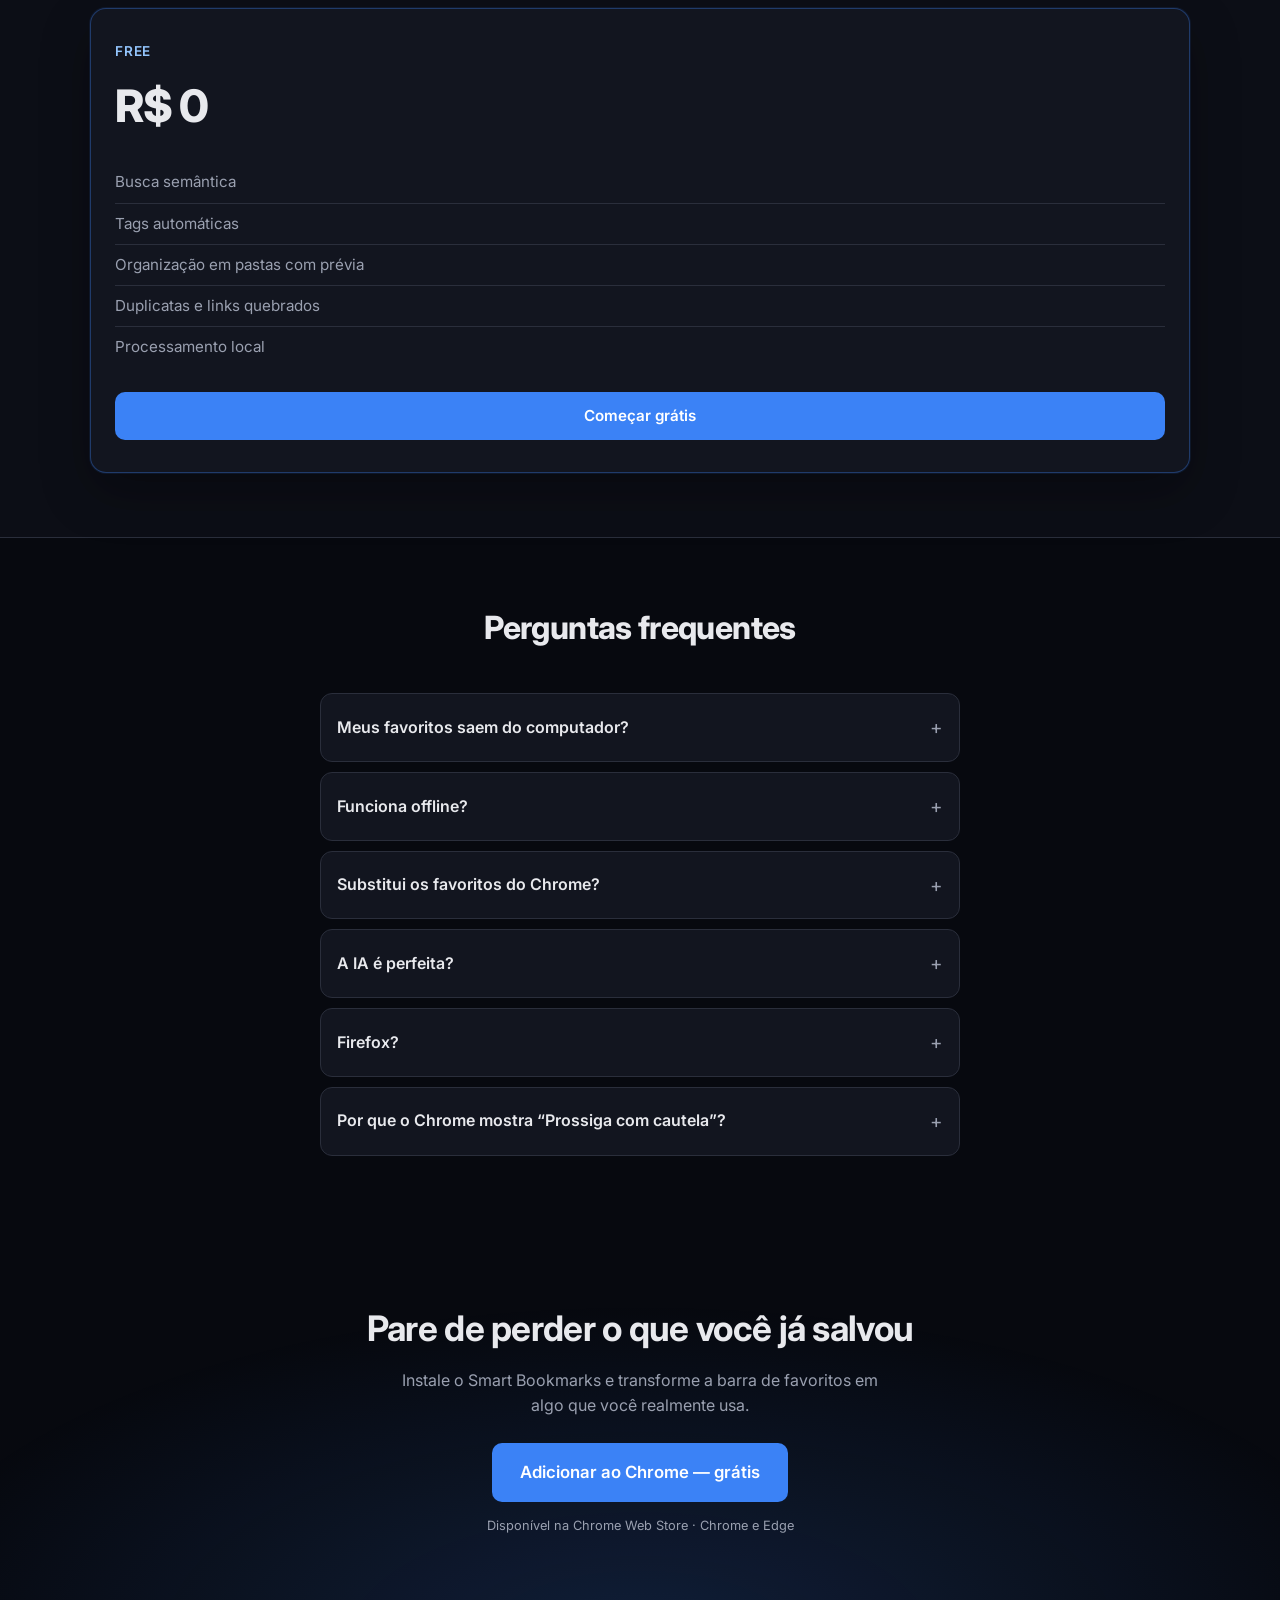
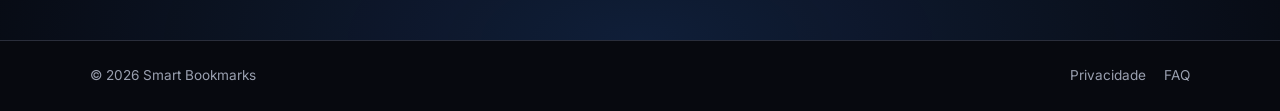
==== commit 530fc0c9: "Add files via upload" ====
--- a/index.html
+++ b/index.html
@@ -2,7 +2,6 @@
 <html lang="pt-BR">
 <head>
   <meta charset="UTF-8" />
-  <meta name="google-site-verification" content="FWnqiq0FQSiOLzGS7ZSuO_oTZLE2ewRWxNnmql2hehU" />
   <meta name="viewport" content="width=device-width, initial-scale=1.0" />
   <title>Smart Bookmarks — Organize favoritos com IA local</title>
   <meta name="description" content="Tags automáticas, busca semântica e organização em pastas. IA roda no seu Chrome — seus favoritos não saem do navegador." />
@@ -241,6 +240,22 @@
           <summary>Firefox?</summary>
           <p>A versão atual é otimizada para Chrome e Edge. Firefox exige adaptações (side panel diferente).</p>
         </details>
+        <details>
+          <summary>Por que o Chrome mostra “Prossiga com cautela”?</summary>
+          <p>
+            Isso é comum em extensões <strong>recém-publicadas</strong>. O Chrome ainda não tem um histórico longo
+            do publisher e poucas instalações no ar, então a Navegação segura com maior proteção pede uma confirmação extra.
+          </p>
+          <p>
+            O Smart Bookmarks está <strong>publicado na Chrome Web Store</strong> (passou pela análise do Google).
+            A IA roda <strong>no seu navegador</strong>, sem conta obrigatória e sem enviarmos sua lista de favoritos
+            para um servidor nosso.
+          </p>
+          <p>
+            Para instalar, use <strong>Continuar instalação</strong> e revise as permissões.
+            Com o tempo e mais usuários, esse aviso tende a ficar menos frequente.
+          </p>
+        </details>
       </div>
     </section>
 
@@ -248,11 +263,12 @@
     <section id="instalar" class="cta-final">
       <h2>Pare de perder o que você já salvou</h2>
       <p>Instale o Smart Bookmarks e transforme a barra de favoritos em algo que você realmente usa.</p>
-      <a class="btn btn-primary btn-lg" href="https://chromewebstore.google.com/detail/ibolnehiifjedclgkihbahmmoanbmmaf?utm_source=item-share-cb">
-        <!-- Trocar pelo link real da Web Store quando publicar -->
+      <a class="btn btn-primary btn-lg" href="https://chromewebstore.google.com/detail/smart-bookmarks/ibolnehiifjedclgkihbahmmoanbmmaf" rel="noopener" target="_blank">
         Adicionar ao Chrome — grátis
       </a>
-    </section>
+      <p class="cta-note">Disponível na Chrome Web Store · Chrome e Edge</p>
+    </section>
+
   </main>
 
   <footer class="footer">
